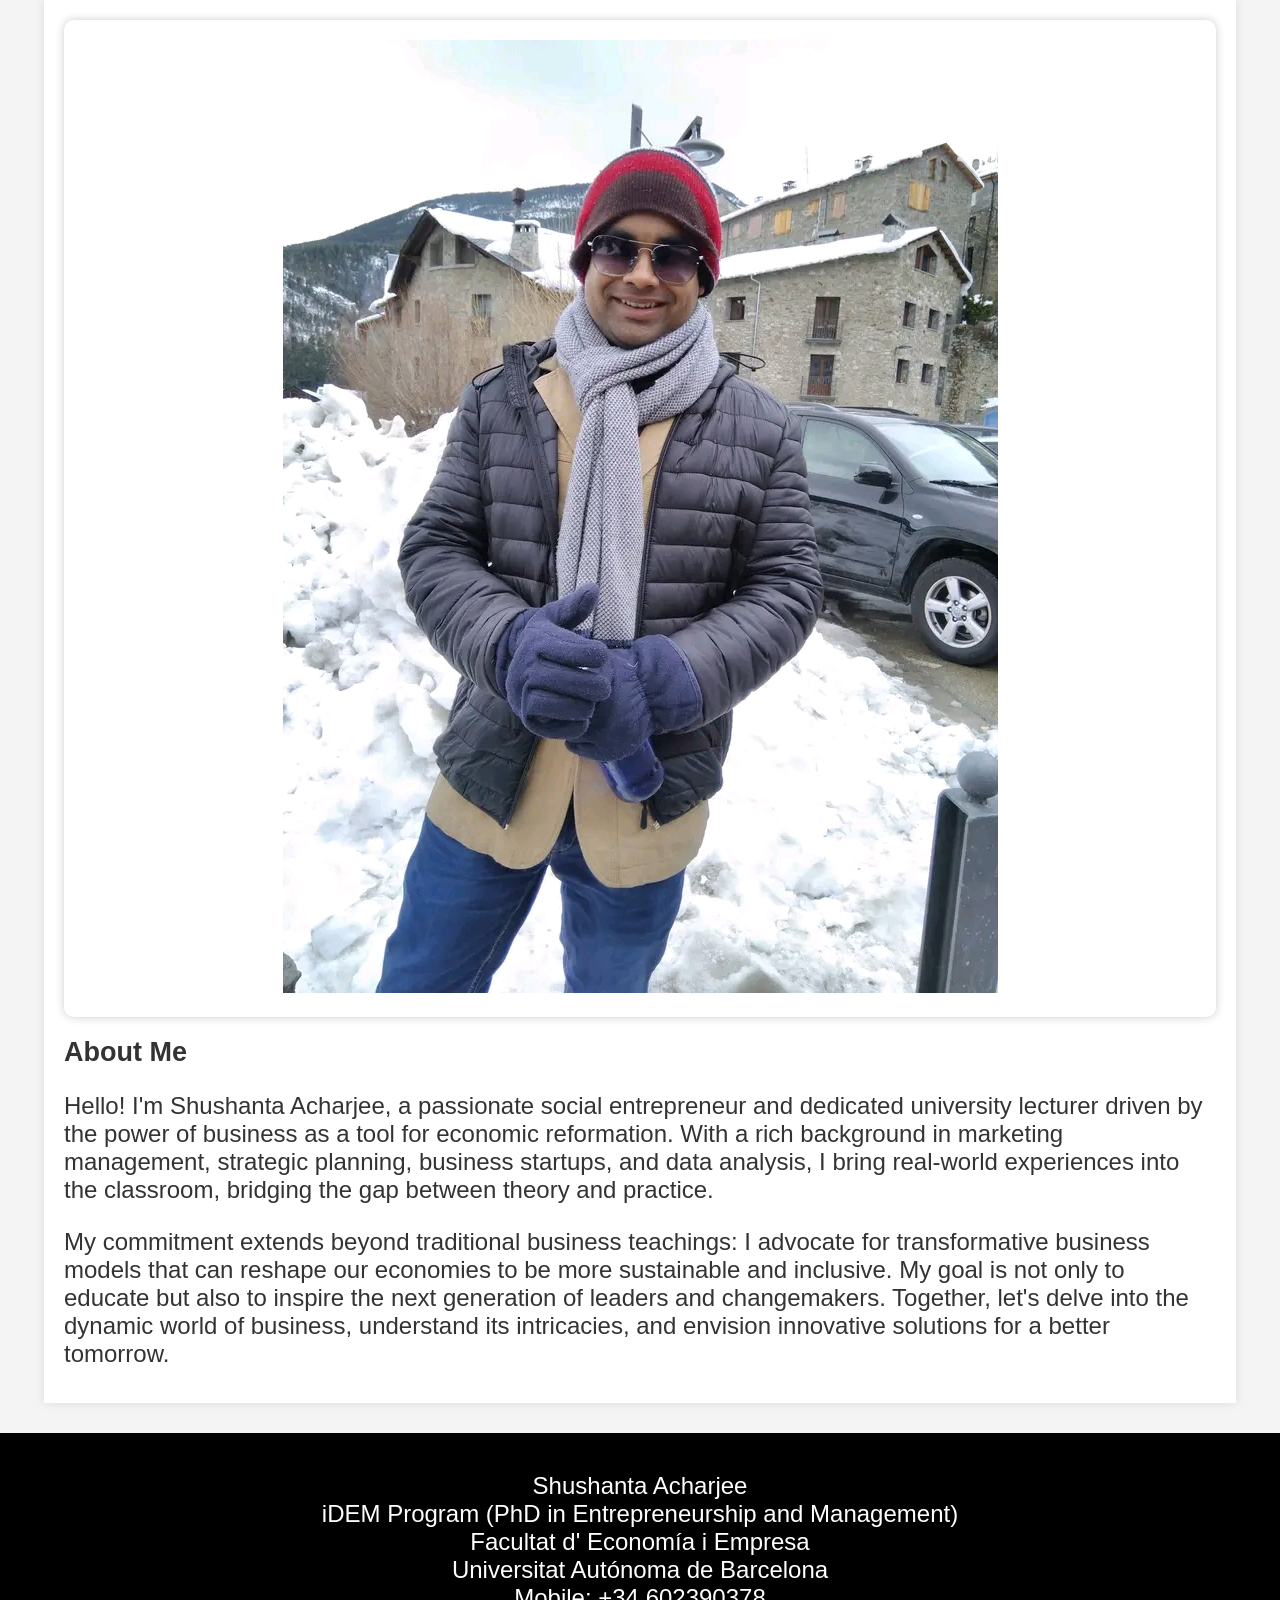
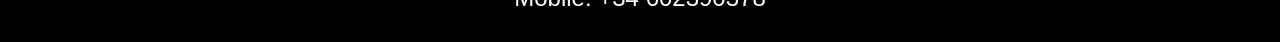
==== about.html @ 6f49449f "first commit" ====
<!DOCTYPE html>
<html lang="en">
<head>
    <meta charset="UTF-8">
    <meta name="viewport" content="width=device-width, initial-scale=1.0">
    <title>About Me</title>
    <style>
        body {
            font-family: Arial, sans-serif;
            margin: 0;
            padding: 0;
            background-color: #f4f4f4;
            color: #333;
        }
        .container {
            max-width: 90%;
            margin: 0 auto;
            padding: 20px;
            background-color: #fff;
            box-shadow: 0px 0px 10px rgba(0, 0, 0, 0.1);
        }
        .image-section {
            text-align: center;
            margin-bottom: 20px;
            padding: 20px;
            background-color: #fff;
            box-shadow: 0px 0px 10px rgba(0, 0, 0, 0.2);
            border-radius: 10px;
        }
        .image-section img {
            max-width: 100%;
            height: auto;
            
        }
        h1 {
            font-size: 27px;
            margin-bottom: 20px;
        }
        p {
            margin-bottom: 15px;
            font-size: 24px;
        }
        .footer {
            margin-top: 30px;
            text-align: center;
            padding: 15px;
            background-color:black;
            color: #fff;
        }
        @media (max-width: 952px){
p{
    font-size: 20px;
}
h1{
    font-size: 22px;
}
        }
    </style>
</head>
<body>
    <div class="container">
        <div class="image-section">
            <img src="1691855430988.jpg" alt="Profile Image">
        </div>
        <h1>About Me</h1>
        <p>
            Hello! I'm Shushanta Acharjee, a passionate social entrepreneur and dedicated university lecturer driven by the power of business as a tool for economic reformation. With a rich background in marketing management, strategic planning, business startups, and data analysis, I bring real-world experiences into the classroom, bridging the gap between theory and practice.
        </p>
        <p> My commitment extends beyond traditional business teachings: I advocate for transformative business models that can reshape our economies to be more sustainable and inclusive. My goal is not only to educate but also to inspire the next generation of leaders and changemakers. Together, let's delve into the dynamic world of business, understand its intricacies, and envision innovative solutions for a better tomorrow.</p>
    </div>
    <div class="footer">
        <p>Shushanta Acharjee <br>
        iDEM Program (PhD in Entrepreneurship and Management)<br>
        Facultat d' Economía i Empresa<br>
        Universitat Autónoma de Barcelona<br>
        Mobile: +34 602390378</p>
    </div>
</body>
</html>
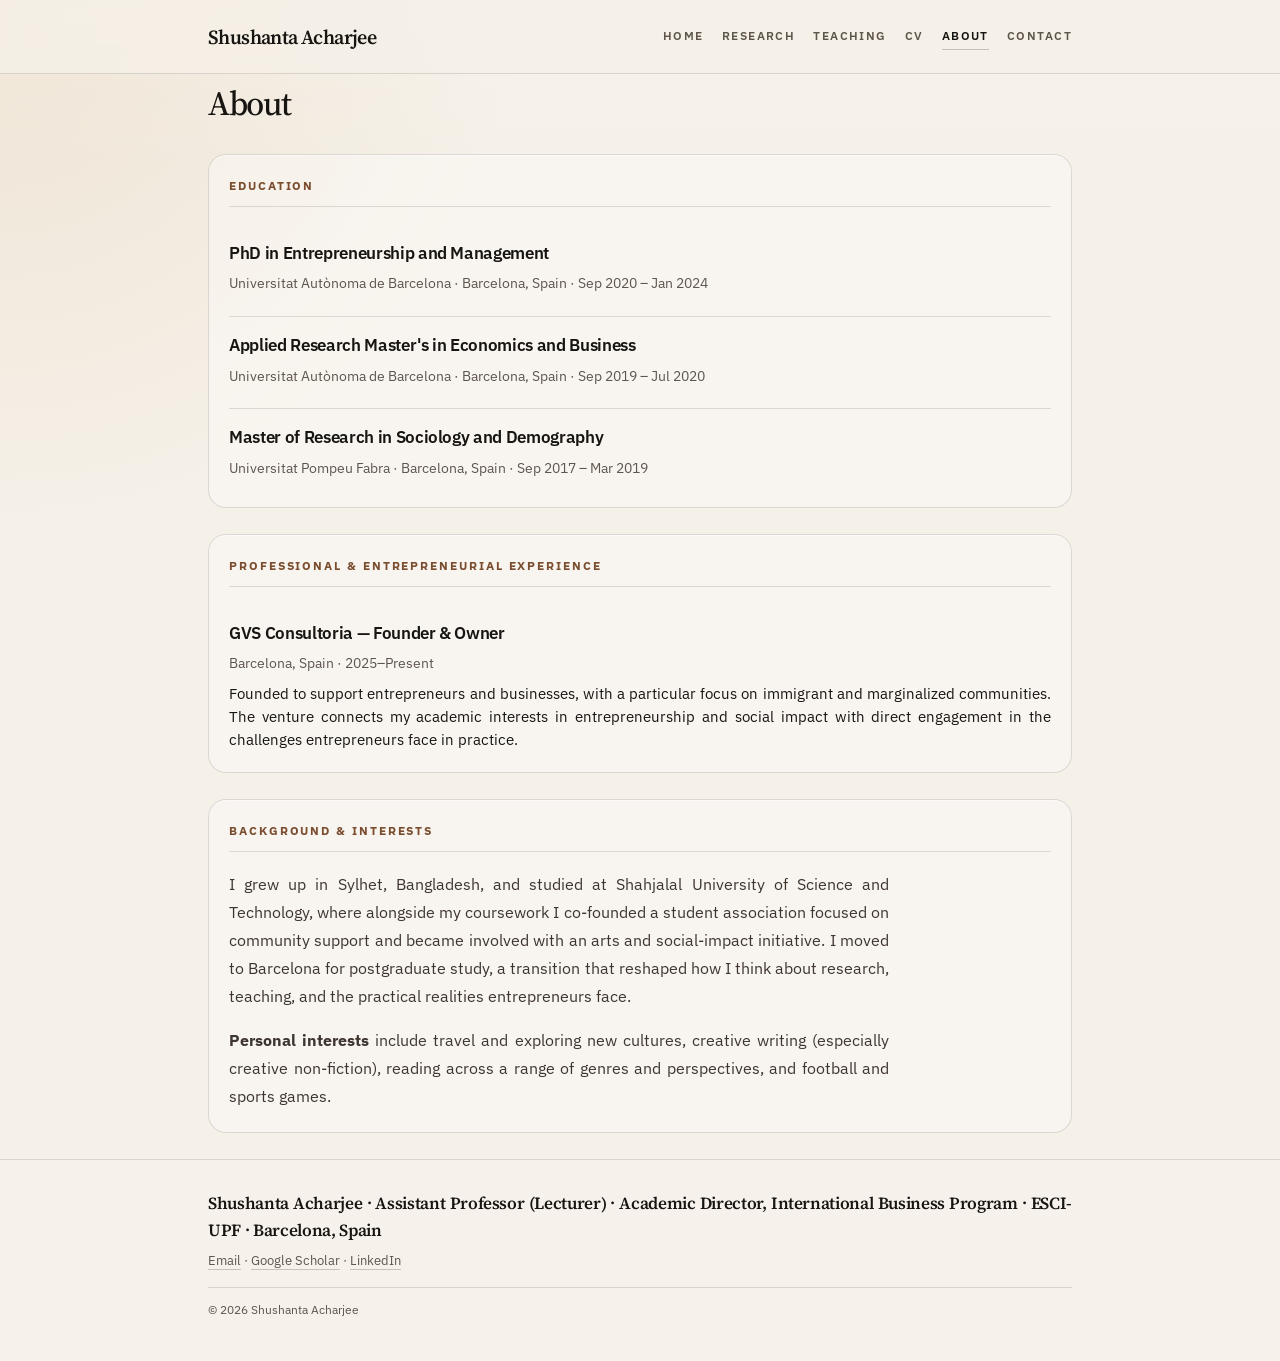
==== commit 1a0bfd37: "2nd itter" ====
--- a/about.html
+++ b/about.html
@@ -1,79 +1,98 @@
 <!DOCTYPE html>
 <html lang="en">
 <head>
-    <meta charset="UTF-8">
-    <meta name="viewport" content="width=device-width, initial-scale=1.0">
-    <title>About Me</title>
-    <style>
-        body {
-            font-family: Arial, sans-serif;
-            margin: 0;
-            padding: 0;
-            background-color: #f4f4f4;
-            color: #333;
-        }
-        .container {
-            max-width: 90%;
-            margin: 0 auto;
-            padding: 20px;
-            background-color: #fff;
-            box-shadow: 0px 0px 10px rgba(0, 0, 0, 0.1);
-        }
-        .image-section {
-            text-align: center;
-            margin-bottom: 20px;
-            padding: 20px;
-            background-color: #fff;
-            box-shadow: 0px 0px 10px rgba(0, 0, 0, 0.2);
-            border-radius: 10px;
-        }
-        .image-section img {
-            max-width: 100%;
-            height: auto;
-            
-        }
-        h1 {
-            font-size: 27px;
-            margin-bottom: 20px;
-        }
-        p {
-            margin-bottom: 15px;
-            font-size: 24px;
-        }
-        .footer {
-            margin-top: 30px;
-            text-align: center;
-            padding: 15px;
-            background-color:black;
-            color: #fff;
-        }
-        @media (max-width: 952px){
-p{
-    font-size: 20px;
-}
-h1{
-    font-size: 22px;
-}
-        }
-    </style>
+<meta charset="UTF-8">
+<meta name="viewport" content="width=device-width, initial-scale=1.0">
+<title>About | Shushanta Acharjee</title>
+<link rel="preconnect" href="https://fonts.googleapis.com">
+<link rel="preconnect" href="https://fonts.gstatic.com" crossorigin>
+<link href="https://fonts.googleapis.com/css2?family=Source+Serif+4:ital,opsz,wght@0,8..60,400;0,8..60,500;0,8..60,600;1,8..60,400&family=IBM+Plex+Sans:wght@400;500;600&display=swap" rel="stylesheet">
+<link rel="stylesheet" href="style.css">
 </head>
 <body>
-    <div class="container">
-        <div class="image-section">
-            <img src="1691855430988.jpg" alt="Profile Image">
-        </div>
-        <h1>About Me</h1>
-        <p>
-            Hello! I'm Shushanta Acharjee, a passionate social entrepreneur and dedicated university lecturer driven by the power of business as a tool for economic reformation. With a rich background in marketing management, strategic planning, business startups, and data analysis, I bring real-world experiences into the classroom, bridging the gap between theory and practice.
-        </p>
-        <p> My commitment extends beyond traditional business teachings: I advocate for transformative business models that can reshape our economies to be more sustainable and inclusive. My goal is not only to educate but also to inspire the next generation of leaders and changemakers. Together, let's delve into the dynamic world of business, understand its intricacies, and envision innovative solutions for a better tomorrow.</p>
+
+<nav class="site-nav">
+  <div class="nav-inner">
+    <a class="brand" href="index.html">Shushanta Acharjee</a>
+    <button class="nav-toggle" type="button" aria-label="Open menu" aria-expanded="false">
+      <span></span>
+      <span></span>
+      <span></span>
+    </button>
+    <div class="nav-links">
+      <a href="index.html">Home</a>
+      <a href="research.html">Research</a>
+      <a href="teaching.html">Teaching</a>
+      <a href="cv.html">CV</a>
+      <a href="about.html" class="active">About</a>
+      <a href="contact.html">Contact</a>
     </div>
-    <div class="footer">
-        <p>Shushanta Acharjee <br>
-        iDEM Program (PhD in Entrepreneurship and Management)<br>
-        Facultat d' Economía i Empresa<br>
-        Universitat Autónoma de Barcelona<br>
-        Mobile: +34 602390378</p>
+  </div>
+</nav>
+
+<main class="wrap">
+  <h1 class="page-title">About</h1>
+
+  <section class="block">
+    <h2 class="section-label">Education</h2>
+
+    <div class="item">
+      <p class="item-title">PhD in Entrepreneurship and Management</p>
+      <p class="item-meta">Universitat Autònoma de Barcelona · Barcelona, Spain · Sep 2020 – Jan 2024</p>
     </div>
+    <div class="item">
+      <p class="item-title">Applied Research Master's in Economics and Business</p>
+      <p class="item-meta">Universitat Autònoma de Barcelona · Barcelona, Spain · Sep 2019 – Jul 2020</p>
+    </div>
+    <div class="item">
+      <p class="item-title">Master of Research in Sociology and Demography</p>
+      <p class="item-meta">Universitat Pompeu Fabra · Barcelona, Spain · Sep 2017 – Mar 2019</p>
+    </div>
+  </section>
+
+  <section class="block">
+    <h2 class="section-label">Professional &amp; Entrepreneurial Experience</h2>
+    <div class="item">
+      <p class="item-title">GVS Consultoria — Founder &amp; Owner</p>
+      <p class="item-meta">Barcelona, Spain · 2025–Present</p>
+      <p class="item-note">Founded to support entrepreneurs and businesses, with a particular focus on immigrant and marginalized communities. The venture connects my academic interests in entrepreneurship and social impact with direct engagement in the challenges entrepreneurs face in practice.</p>
+    </div>
+  </section>
+
+  <section class="block">
+    <h2 class="section-label">Background &amp; Interests</h2>
+    <div class="intro-text">
+      <p>I grew up in Sylhet, Bangladesh, and studied at Shahjalal University of Science and Technology, where alongside my coursework I co-founded a student association focused on community support and became involved with an arts and social-impact initiative. I moved to Barcelona for postgraduate study, a transition that reshaped how I think about research, teaching, and the practical realities entrepreneurs face.</p>
+    </div>
+
+    <div class="intro-text">
+      <p><strong>Personal interests</strong> include travel and exploring new cultures, creative writing (especially creative non-fiction), reading across a range of genres and perspectives, and football and sports games.</p>
+    </div>
+  </section>
+
+</main>
+
+<footer class="site-footer">
+  <div class="wrap">
+    <p>Shushanta Acharjee · Assistant Professor (Lecturer) · Academic Director, International Business Program · ESCI-UPF · Barcelona, Spain</p>
+    <p><a href="mailto:shushanta.acharjee@upf.edu">Email</a> · <a href="https://scholar.google.com/citations?user=qMNDxnEAAAAJ&hl=en">Google Scholar</a> · <a href="https://www.linkedin.com/in/shushanta-acharjee-47b461118/">LinkedIn</a></p>
+    <p class="footer-copy">&copy; 2026 Shushanta Acharjee</p>
+  </div>
+</footer>
+
+<script>
+  document.addEventListener('DOMContentLoaded', function () {
+    const nav = document.querySelector('.site-nav');
+    const toggle = document.querySelector('.nav-toggle');
+
+    if (nav && toggle) {
+      toggle.addEventListener('click', function () {
+        const isOpen = nav.classList.toggle('open');
+        toggle.setAttribute('aria-expanded', isOpen ? 'true' : 'false');
+      });
+    }
+  });
+</script>
+
 </body>
 </html>
--- a/style.css
+++ b/style.css
@@ -0,0 +1,540 @@
+/* ============================================================
+   Shushanta Acharjee — editorial minimal stylesheet
+   Soft paper tones with a quiet magazine-inspired rhythm.
+   ============================================================ */
+
+:root{
+  --paper: #f5f0e8;
+  --paper-deep: #ece0d0;
+  --panel: rgba(255,255,255,0.36);
+  --ink: #171511;
+  --muted: #5e554d;
+  --muted-strong: #3f352f;
+  --accent: #7a4d2f;
+  --accent-soft: #d4af7c;
+  --line: rgba(23,21,17,0.13);
+  --line-strong: rgba(23,21,17,0.22);
+  --shadow: 0 20px 45px rgba(33, 23, 15, 0.08);
+}
+
+*{ box-sizing: border-box; }
+
+html{ scroll-behavior: smooth; }
+
+body{
+  margin: 0;
+  background:
+    radial-gradient(circle at top left, rgba(212,175,124,0.18), transparent 28%),
+    linear-gradient(180deg, rgba(255,255,255,0.2), rgba(255,255,255,0) 180px),
+    var(--paper);
+  color: var(--ink);
+  font-family: 'IBM Plex Sans', -apple-system, BlinkMacSystemFont, sans-serif;
+  font-size: 16px;
+  line-height: 1.75;
+  -webkit-font-smoothing: antialiased;
+  text-rendering: optimizeLegibility;
+}
+
+p{
+  text-align: justify;
+}
+
+h1, h2, h3{
+  font-family: 'Source Serif 4', Georgia, serif;
+  color: var(--ink);
+  margin: 0;
+  font-weight: 500;
+  letter-spacing: -0.04em;
+}
+
+a{
+  color: var(--ink);
+  text-decoration: none;
+  border-bottom: 1px solid rgba(122,77,47,0.3);
+  transition: color 0.18s ease, border-color 0.18s ease, transform 0.18s ease;
+}
+
+a:hover, a:focus{
+  color: var(--accent);
+  border-bottom-color: rgba(122,77,47,0.8);
+}
+
+.wrap{
+  max-width: 920px;
+  margin: 0 auto;
+  padding: 0 28px;
+}
+
+/* ---------------- Nav ---------------- */
+
+.site-nav{
+  position: sticky;
+  top: 0;
+  z-index: 20;
+  border-bottom: 1px solid var(--line);
+  background: rgba(245,240,232,0.8);
+  backdrop-filter: blur(10px);
+}
+
+.nav-inner{
+  max-width: 920px;
+  margin: 0 auto;
+  padding: 20px 28px 18px;
+  display: flex;
+  align-items: center;
+  justify-content: space-between;
+  flex-wrap: wrap;
+  gap: 10px 24px;
+}
+
+.brand{
+  font-family: 'Source Serif 4', Georgia, serif;
+  font-size: 20px;
+  font-weight: 600;
+  color: var(--ink);
+  border-bottom: none;
+  letter-spacing: -0.03em;
+}
+
+.brand:hover{ color: var(--accent); }
+
+.nav-toggle{
+  display: none;
+  width: 42px;
+  height: 42px;
+  border: 1px solid var(--line-strong);
+  background: rgba(255,255,255,0.2);
+  border-radius: 10px;
+  padding: 10px 9px;
+  cursor: pointer;
+  align-items: center;
+  justify-content: center;
+  flex-direction: column;
+  gap: 4px;
+}
+
+.nav-toggle span{
+  display: block;
+  width: 18px;
+  height: 1.5px;
+  background: var(--ink);
+  border-radius: 999px;
+  transition: transform 0.2s ease, opacity 0.2s ease;
+}
+
+.nav-toggle[aria-expanded="true"] span:nth-child(1){ transform: translateY(5.5px) rotate(45deg); }
+.nav-toggle[aria-expanded="true"] span:nth-child(2){ opacity: 0; }
+.nav-toggle[aria-expanded="true"] span:nth-child(3){ transform: translateY(-5.5px) rotate(-45deg); }
+
+.nav-links{
+  display: flex;
+  flex-wrap: wrap;
+  gap: 4px 18px;
+  align-items: center;
+}
+
+.nav-links a{
+  font-size: 12px;
+  text-transform: uppercase;
+  letter-spacing: 0.12em;
+  font-weight: 600;
+  color: var(--muted);
+  border-bottom: 1px solid transparent;
+  padding-bottom: 3px;
+}
+
+.nav-links a:hover,
+.nav-links a.active{
+  color: var(--ink);
+  border-bottom-color: var(--line-strong);
+}
+
+/* ---------------- Page structure ---------------- */
+
+main{
+  padding: 60px 0 72px;
+}
+
+.page-title{
+  font-size: 34px;
+  font-weight: 500;
+  margin-bottom: 20px;
+}
+
+.page-intro{
+  font-size: 16px;
+  color: var(--ink);
+  max-width: 660px;
+  margin-bottom: 40px;
+  text-align: justify;
+}
+
+.block{
+  margin-bottom: 26px;
+  padding: 20px 20px 6px;
+  border: 1px solid var(--line);
+  background: var(--panel);
+  border-radius: 18px;
+  box-shadow: inset 0 1px 0 rgba(255,255,255,0.5);
+}
+
+/* ---------------- Section label ---------------- */
+
+h2.section-label{
+  font-size: 12px;
+  letter-spacing: 0.16em;
+  text-transform: uppercase;
+  color: var(--accent);
+  font-weight: 700;
+  font-family: 'IBM Plex Sans', sans-serif;
+  margin: 0 0 18px;
+  padding-bottom: 10px;
+  border-bottom: 1px solid var(--line);
+}
+
+.sub-label{
+  font-size: 13.5px;
+  color: var(--muted-strong);
+  margin: 24px 0 12px;
+  text-transform: uppercase;
+  letter-spacing: 0.08em;
+  font-weight: 600;
+}
+
+.sub-label:first-child{ margin-top: 0; }
+
+/* ---------------- Item entry (papers / courses / experience) ---------------- */
+
+.item{
+  padding: 14px 0;
+  border-bottom: 1px solid var(--line);
+}
+
+.item:last-child{ border-bottom: none; }
+
+.item-title{
+  font-size: 17px;
+  font-weight: 600;
+  color: var(--ink);
+  margin: 0 0 4px;
+  letter-spacing: -0.02em;
+}
+
+.item-meta{
+  font-size: 13.5px;
+  color: var(--muted);
+  margin: 0 0 6px;
+}
+
+.item-note{
+  font-size: 14.5px;
+  line-height: 1.6;
+  color: var(--ink);
+  text-align: justify;
+  margin: 0;
+}
+
+/* ---------------- Home page ---------------- */
+
+.hero{
+  display: grid;
+  grid-template-columns: minmax(0,1.7fr) minmax(176px, 0.7fr);
+  align-items: center;
+  gap: 36px;
+  margin-bottom: 8px;
+  padding-top: 12px;
+}
+
+.hero-text{ min-width: 0; }
+
+.hero-photo{
+  width: 100%;
+  max-width: 220px;
+  aspect-ratio: 1;
+  object-fit: cover;
+  border: 1px solid var(--line-strong);
+  filter: grayscale(48%) contrast(1.06) brightness(1.02);
+  border-radius: 18px;
+  box-shadow: var(--shadow);
+  justify-self: end;
+}
+
+.eyebrow{
+  display: block;
+  font-size: 12px;
+  letter-spacing: 0.15em;
+  text-transform: uppercase;
+  color: var(--accent);
+  font-weight: 700;
+  margin: 6px 0 18px;
+  padding-top: 4px;
+}
+
+.home-h1{
+  font-size: clamp(2.9rem, 5vw, 4.9rem);
+  line-height: 0.96;
+  letter-spacing: -0.07em;
+  margin-bottom: 18px;
+  text-wrap: balance;
+}
+
+.links-row{
+  font-size: 14.5px;
+  color: var(--muted);
+  margin-bottom: 28px;
+  font-weight: 500;
+}
+
+.links-row a{ color: var(--accent); }
+
+.intro-text p{
+  font-size: 16px;
+  max-width: 660px;
+  text-align: justify;
+  margin: 0 0 16px;
+  color: var(--muted-strong);
+}
+
+hr.rule{
+  border: none;
+  border-top: 1px solid var(--line);
+  margin: 38px 0 32px;
+}
+
+.inline-list{
+  font-size: 15px;
+  margin: 0;
+  padding: 0;
+  list-style: none;
+}
+
+.inline-list li{
+  padding: 11px 0 12px;
+  border-bottom: 1px solid var(--line);
+  color: var(--muted-strong);
+}
+
+.inline-list li:last-child{ border-bottom: none; }
+
+.inline-list strong{ font-weight: 700; }
+
+/* ---------------- Contact ---------------- */
+
+.contact-block{
+  margin-bottom: 34px;
+}
+
+.contact-block .item-title{
+  font-size: 14px;
+  color: var(--muted);
+  font-weight: 600;
+  margin-bottom: 2px;
+  letter-spacing: 0.06em;
+  text-transform: uppercase;
+}
+
+.contact-block .item-note a{
+  font-size: 16px;
+}
+
+form.contact-form{
+  margin-top: 6px;
+}
+
+.form-row{
+  display: flex;
+  gap: 16px;
+  flex-wrap: wrap;
+}
+
+.form-row .field{ flex: 1 1 220px; }
+
+.field{ margin-bottom: 16px; }
+
+label{
+  display: block;
+  font-size: 12px;
+  letter-spacing: 0.08em;
+  text-transform: uppercase;
+  color: var(--muted);
+  margin-bottom: 6px;
+  font-weight: 600;
+}
+
+input[type="text"],
+input[type="email"],
+textarea{
+  width: 100%;
+  font-family: 'IBM Plex Sans', sans-serif;
+  font-size: 15px;
+  color: var(--ink);
+  background: transparent;
+  border: none;
+  border-bottom: 1px solid var(--line);
+  padding: 9px 2px;
+  outline: none;
+  transition: border-color 0.18s ease, background 0.18s ease;
+}
+
+input:focus, textarea:focus{
+  border-bottom-color: var(--accent);
+  background: rgba(255,255,255,0.15);
+}
+
+textarea{ resize: vertical; }
+
+button.text-submit{
+  font-family: 'IBM Plex Sans', sans-serif;
+  font-size: 12px;
+  text-transform: uppercase;
+  letter-spacing: 0.12em;
+  font-weight: 700;
+  color: var(--ink);
+  background: transparent;
+  border: 1px solid var(--line-strong);
+  padding: 12px 22px;
+  cursor: pointer;
+  margin-top: 6px;
+  transition: background 0.18s ease, color 0.18s ease, border-color 0.18s ease;
+}
+
+button.text-submit:hover{
+  background: var(--ink);
+  color: var(--paper);
+  border-color: var(--ink);
+}
+
+.form-note{
+  font-size: 13.5px;
+  color: var(--muted);
+  margin-top: 10px;
+}
+
+/* ---------------- Footer ---------------- */
+
+.site-footer{
+  border-top: 1px solid var(--line);
+  padding: 30px 0 42px;
+  background: rgba(255,255,255,0.08);
+}
+
+.site-footer .wrap{
+  display: flex;
+  flex-direction: column;
+  align-items: flex-start;
+  gap: 7px;
+}
+
+.site-footer p{
+  margin: 0;
+  font-size: 13px;
+  color: var(--muted);
+  line-height: 1.6;
+}
+
+.site-footer p:first-child{
+  font-family: 'Source Serif 4', Georgia, serif;
+  font-size: 17px;
+  font-weight: 600;
+  color: var(--ink);
+  letter-spacing: -0.02em;
+}
+
+.site-footer a{
+  color: var(--muted);
+  border-bottom-color: rgba(94,85,77,0.3);
+}
+
+.site-footer a:hover{
+  color: var(--accent);
+  border-bottom-color: var(--accent);
+}
+
+.footer-copy{
+  margin-top: 8px !important;
+  padding-top: 12px;
+  width: 100%;
+  border-top: 1px solid var(--line);
+  font-size: 12px !important;
+  color: var(--muted);
+}
+
+/* ---------------- Responsive ---------------- */
+
+@media (max-width: 760px){
+  .nav-toggle{ display: inline-flex; }
+
+  .nav-inner{
+    align-items: flex-start;
+  }
+
+  .nav-links{
+    display: none;
+    width: 100%;
+    flex-direction: column;
+    align-items: flex-start;
+    gap: 10px 0;
+    padding-top: 14px;
+    border-top: 1px solid var(--line);
+  }
+
+  .site-nav.open .nav-links{
+    display: flex;
+  }
+
+  .nav-links a{
+    width: 100%;
+    padding: 4px 0;
+  }
+}
+
+@media (max-width: 720px){
+  .hero{
+    display: flex;
+    flex-direction: column;
+    gap: 20px;
+    align-items: stretch;
+  }
+
+  .hero-text{
+    order: 2;
+    width: 100%;
+  }
+
+  .hero-photo{
+    order: 1;
+    width: 100%;
+    max-width: 100%;
+    aspect-ratio: 4 / 3;
+    justify-self: stretch;
+    margin: 0 auto;
+  }
+}
+
+@media (max-width: 520px){
+  .wrap, .nav-inner{ padding-left: 20px; padding-right: 20px; }
+
+  .home-h1{ font-size: 32px; }
+  .page-title{ font-size: 28px; }
+
+  main{ padding: 40px 0 56px; }
+
+  .nav-inner{ padding-top: 16px; padding-bottom: 16px; }
+
+  .block{ padding-left: 14px; padding-right: 14px; }
+
+  .hero-photo{
+    width: 100%;
+    max-width: 100%;
+    aspect-ratio: 4 / 3;
+  }
+
+  .site-footer{
+    padding-top: 22px;
+  }
+
+  .site-footer p{
+    font-size: 12px;
+    line-height: 1.6;
+  }
+}
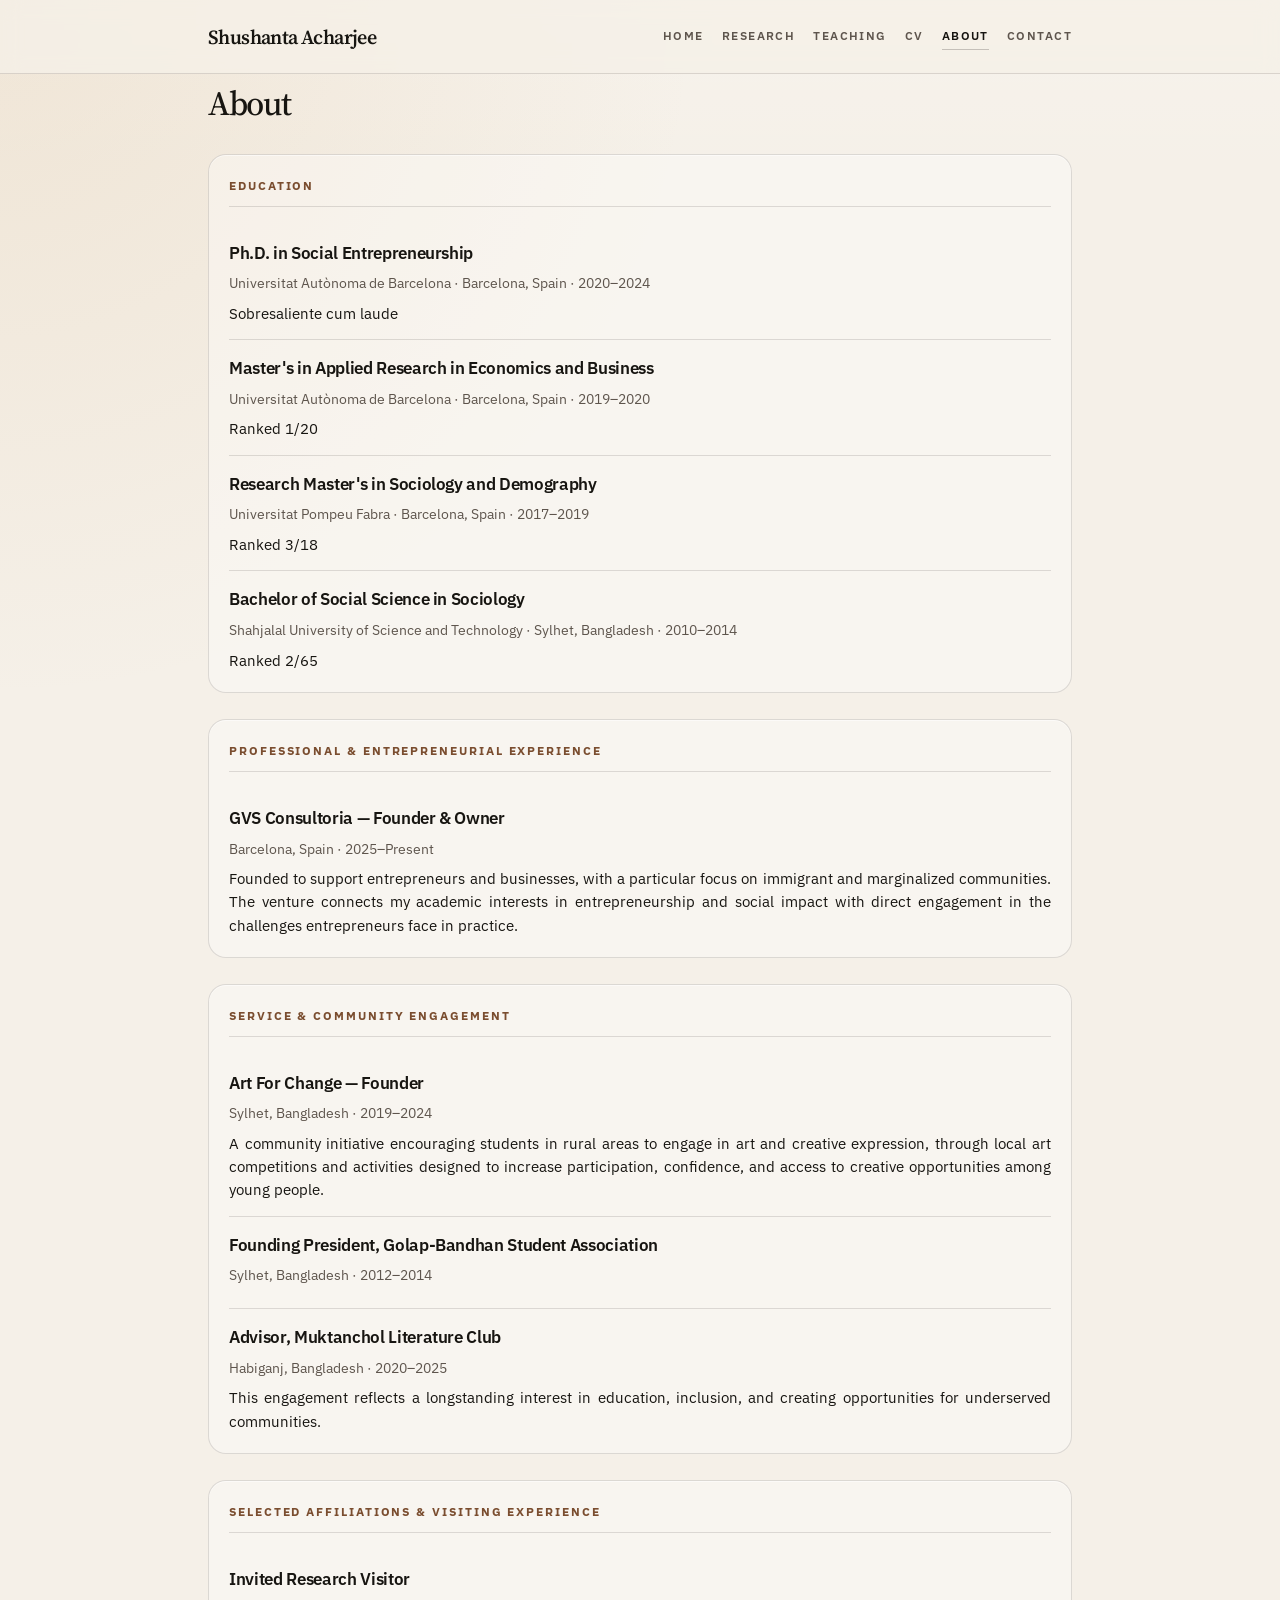
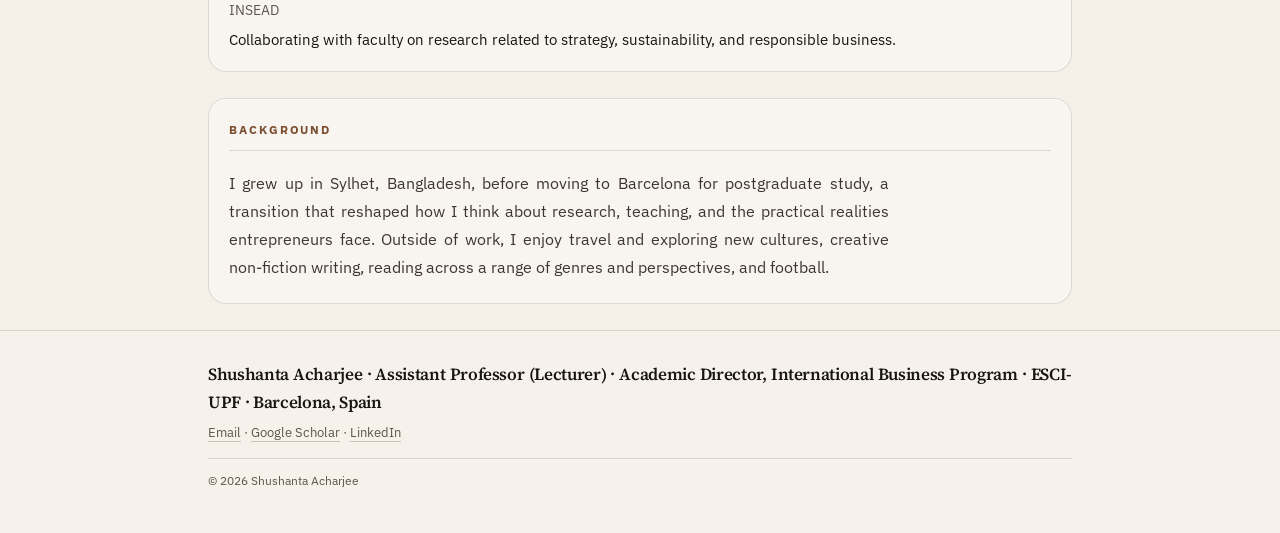
==== commit 5f57ec85: "itter 3" ====
--- a/about.html
+++ b/about.html
@@ -37,16 +37,24 @@
     <h2 class="section-label">Education</h2>
 
     <div class="item">
-      <p class="item-title">PhD in Entrepreneurship and Management</p>
-      <p class="item-meta">Universitat Autònoma de Barcelona · Barcelona, Spain · Sep 2020 – Jan 2024</p>
+      <p class="item-title">Ph.D. in Social Entrepreneurship</p>
+      <p class="item-meta">Universitat Autònoma de Barcelona · Barcelona, Spain · 2020–2024</p>
+      <p class="item-note">Sobresaliente cum laude</p>
     </div>
     <div class="item">
-      <p class="item-title">Applied Research Master's in Economics and Business</p>
-      <p class="item-meta">Universitat Autònoma de Barcelona · Barcelona, Spain · Sep 2019 – Jul 2020</p>
+      <p class="item-title">Master's in Applied Research in Economics and Business</p>
+      <p class="item-meta">Universitat Autònoma de Barcelona · Barcelona, Spain · 2019–2020</p>
+      <p class="item-note">Ranked 1/20</p>
     </div>
     <div class="item">
-      <p class="item-title">Master of Research in Sociology and Demography</p>
-      <p class="item-meta">Universitat Pompeu Fabra · Barcelona, Spain · Sep 2017 – Mar 2019</p>
+      <p class="item-title">Research Master's in Sociology and Demography</p>
+      <p class="item-meta">Universitat Pompeu Fabra · Barcelona, Spain · 2017–2019</p>
+      <p class="item-note">Ranked 3/18</p>
+    </div>
+    <div class="item">
+      <p class="item-title">Bachelor of Social Science in Sociology</p>
+      <p class="item-meta">Shahjalal University of Science and Technology · Sylhet, Bangladesh · 2010–2014</p>
+      <p class="item-note">Ranked 2/65</p>
     </div>
   </section>
 
@@ -60,13 +68,36 @@
   </section>
 
   <section class="block">
-    <h2 class="section-label">Background &amp; Interests</h2>
+    <h2 class="section-label">Service &amp; Community Engagement</h2>
+    <div class="item">
+      <p class="item-title">Art For Change — Founder</p>
+      <p class="item-meta">Sylhet, Bangladesh · 2019–2024</p>
+      <p class="item-note">A community initiative encouraging students in rural areas to engage in art and creative expression, through local art competitions and activities designed to increase participation, confidence, and access to creative opportunities among young people.</p>
+    </div>
+    <div class="item">
+      <p class="item-title">Founding President, Golap-Bandhan Student Association</p>
+      <p class="item-meta">Sylhet, Bangladesh · 2012–2014</p>
+    </div>
+    <div class="item">
+      <p class="item-title">Advisor, Muktanchol Literature Club</p>
+      <p class="item-meta">Habiganj, Bangladesh · 2020–2025</p>
+      <p class="item-note">This engagement reflects a longstanding interest in education, inclusion, and creating opportunities for underserved communities.</p>
+    </div>
+  </section>
+
+  <section class="block">
+    <h2 class="section-label">Selected Affiliations &amp; Visiting Experience</h2>
+    <div class="item">
+      <p class="item-title">Invited Research Visitor</p>
+      <p class="item-meta">INSEAD</p>
+      <p class="item-note">Collaborating with faculty on research related to strategy, sustainability, and responsible business.</p>
+    </div>
+  </section>
+
+  <section class="block">
+    <h2 class="section-label">Background</h2>
     <div class="intro-text">
-      <p>I grew up in Sylhet, Bangladesh, and studied at Shahjalal University of Science and Technology, where alongside my coursework I co-founded a student association focused on community support and became involved with an arts and social-impact initiative. I moved to Barcelona for postgraduate study, a transition that reshaped how I think about research, teaching, and the practical realities entrepreneurs face.</p>
-    </div>
-
-    <div class="intro-text">
-      <p><strong>Personal interests</strong> include travel and exploring new cultures, creative writing (especially creative non-fiction), reading across a range of genres and perspectives, and football and sports games.</p>
+      <p>I grew up in Sylhet, Bangladesh, before moving to Barcelona for postgraduate study, a transition that reshaped how I think about research, teaching, and the practical realities entrepreneurs face. Outside of work, I enjoy travel and exploring new cultures, creative non-fiction writing, reading across a range of genres and perspectives, and football.</p>
     </div>
   </section>
 
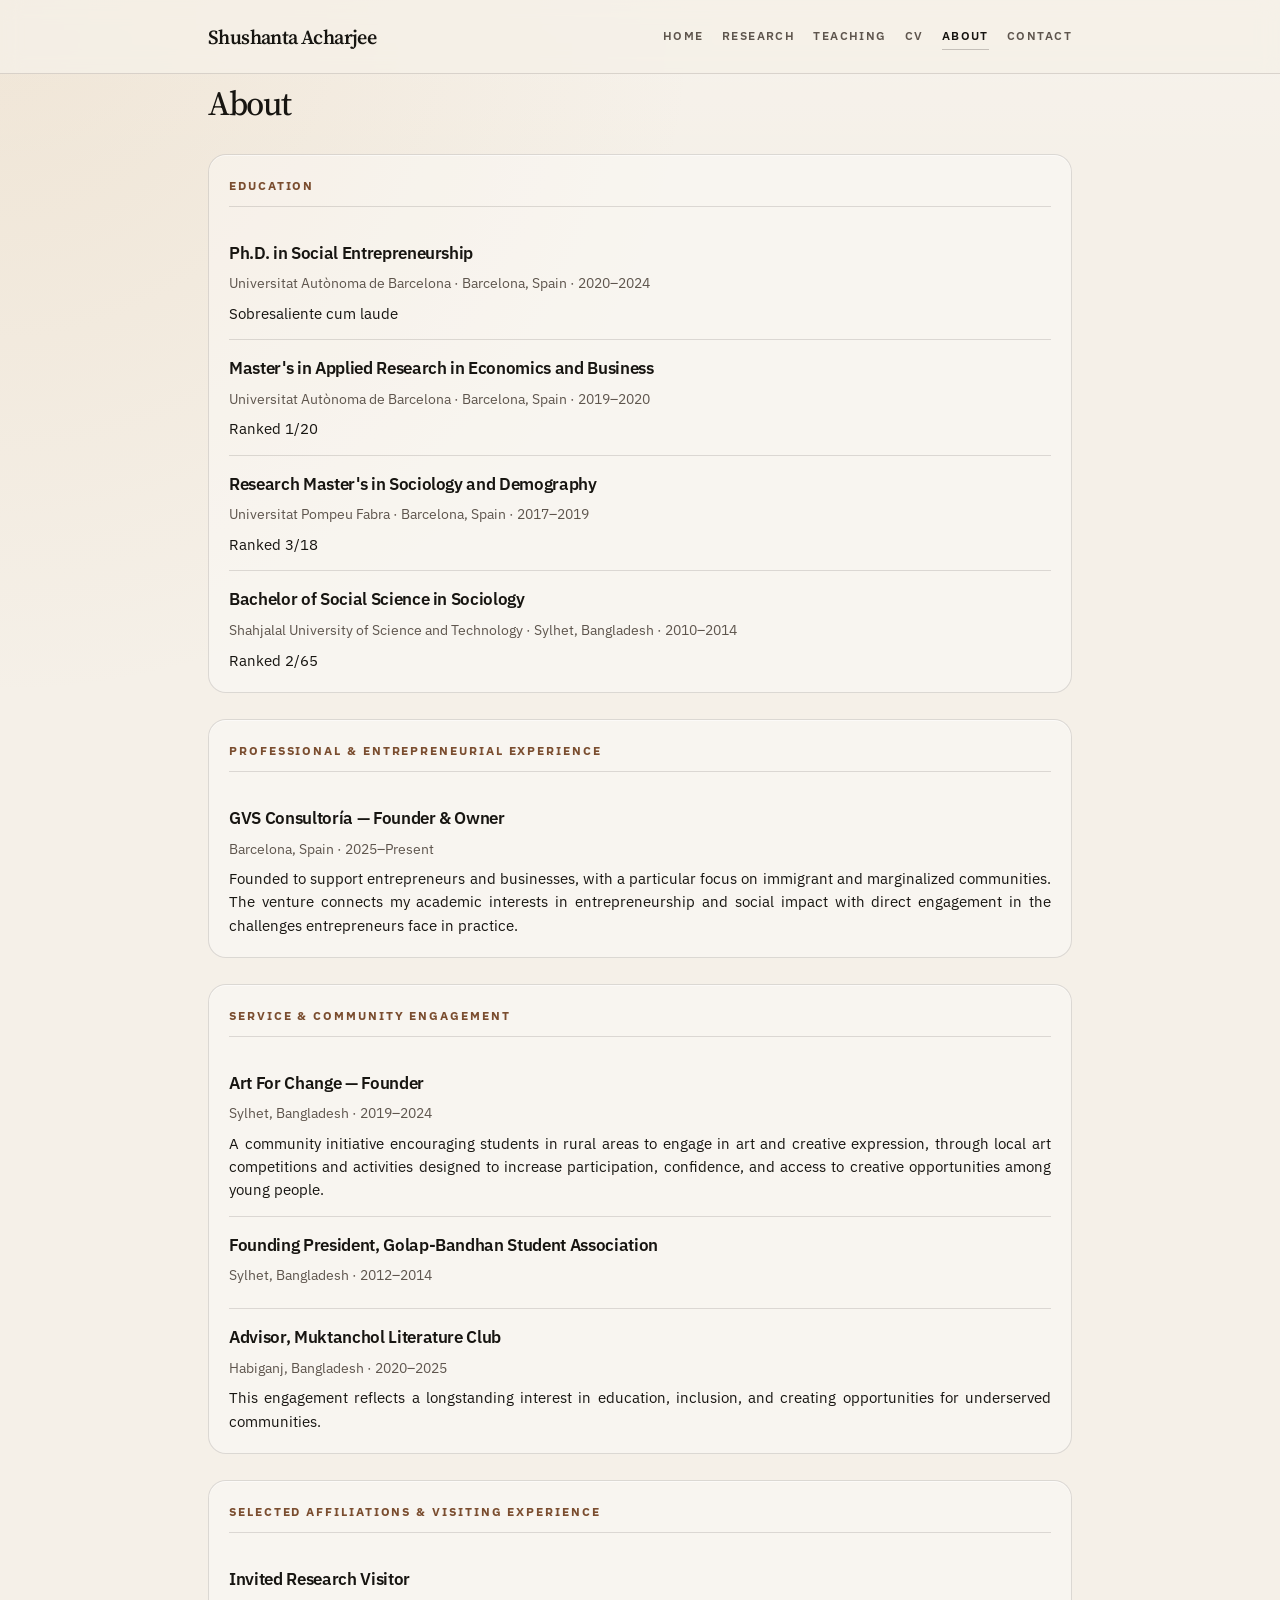
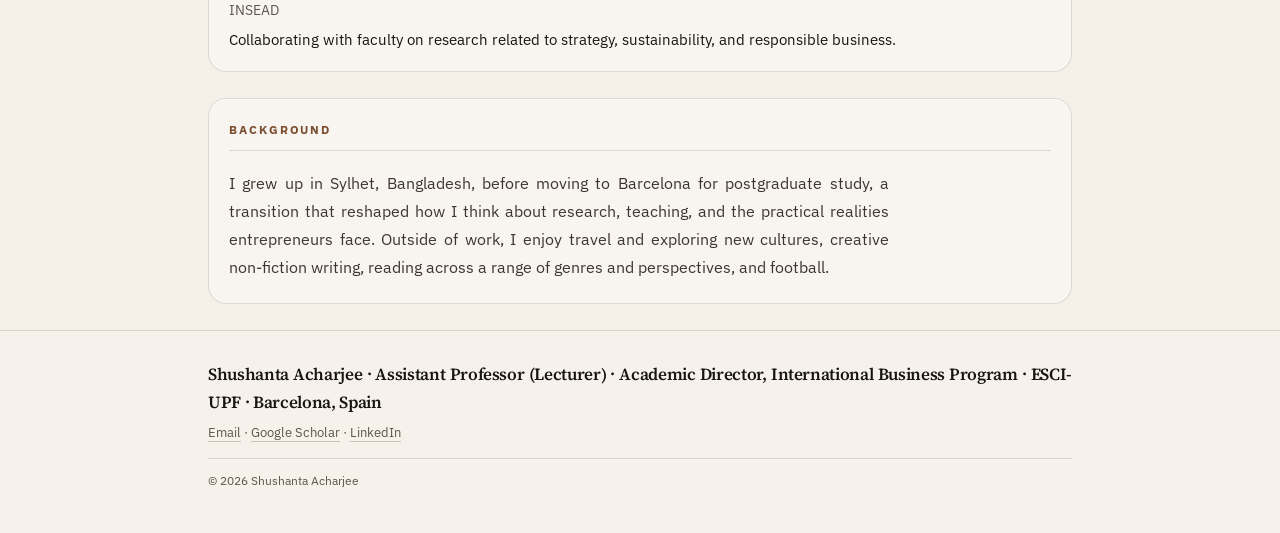
==== commit 24ddca7b: "itter-may-be-final" ====
--- a/about.html
+++ b/about.html
@@ -61,7 +61,7 @@
   <section class="block">
     <h2 class="section-label">Professional &amp; Entrepreneurial Experience</h2>
     <div class="item">
-      <p class="item-title">GVS Consultoria — Founder &amp; Owner</p>
+      <p class="item-title">GVS Consultoría — Founder &amp; Owner</p>
       <p class="item-meta">Barcelona, Spain · 2025–Present</p>
       <p class="item-note">Founded to support entrepreneurs and businesses, with a particular focus on immigrant and marginalized communities. The venture connects my academic interests in entrepreneurship and social impact with direct engagement in the challenges entrepreneurs face in practice.</p>
     </div>
